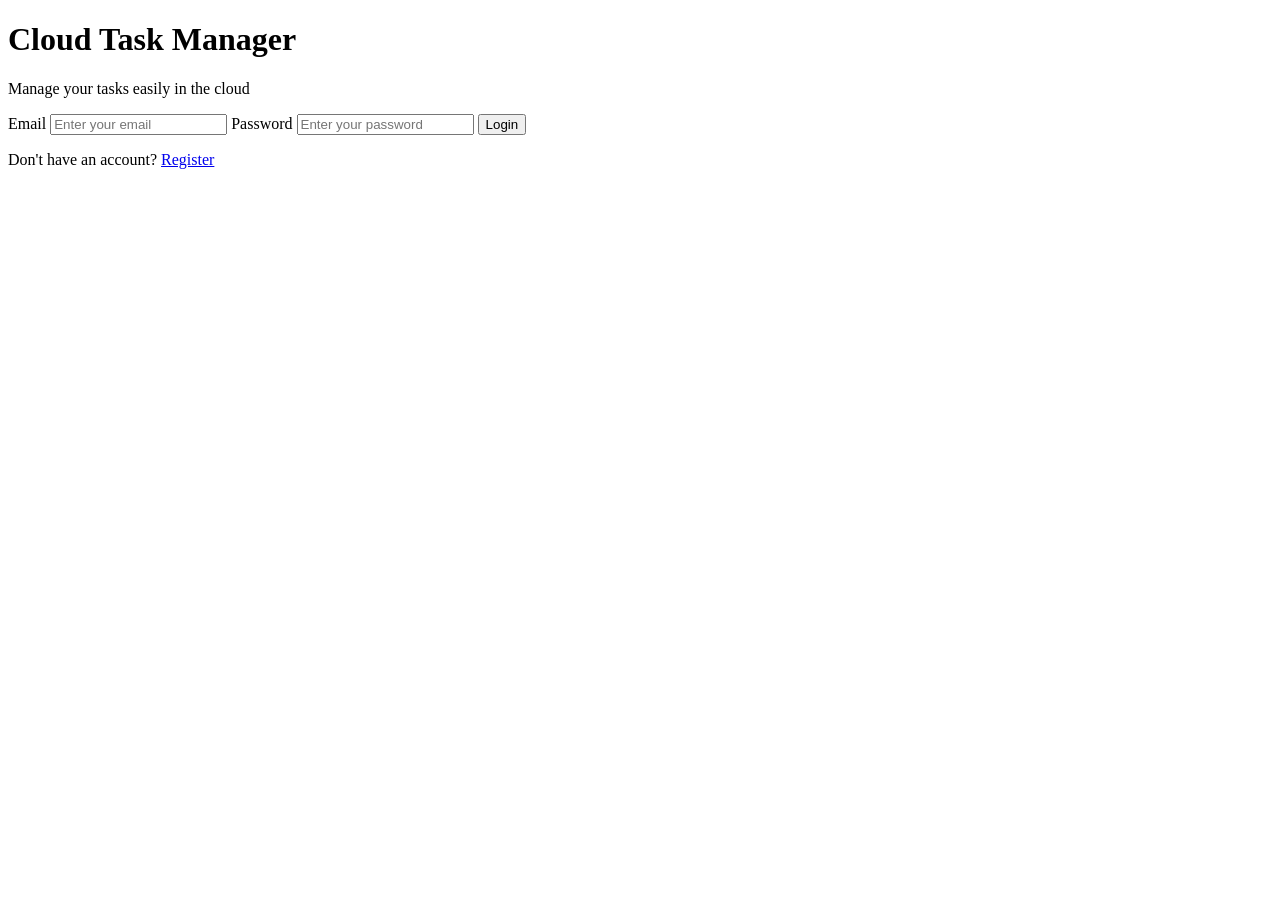
==== Frontend/index.html @ b91b8512 "index.html" ====
<!DOCTYPE html>
<html lang="en">
<head>
  <meta charset="UTF-8" />
  <meta name="viewport" content="width=device-width, initial-scale=1.0" />
  <title>Cloud Task Manager</title>
  <link rel="stylesheet" href="style.css" />
</head>

<body>
  <div class="login-container">
    <div class="login-card">
      <h1>Cloud Task Manager</h1>
      <p>Manage your tasks easily in the cloud</p>

      <form>
        <label>Email</label>
        <input type="email" placeholder="Enter your email" required />

        <label>Password</label>
        <input type="password" placeholder="Enter your password" required />

        <button type="submit">Login</button>
      </form>

      <p class="register-text">
        Don't have an account?
        <a href="register.html">Register</a>
      </p>
    </div>
  </div>

  <script src="script.js"></script>
</body>
</html>
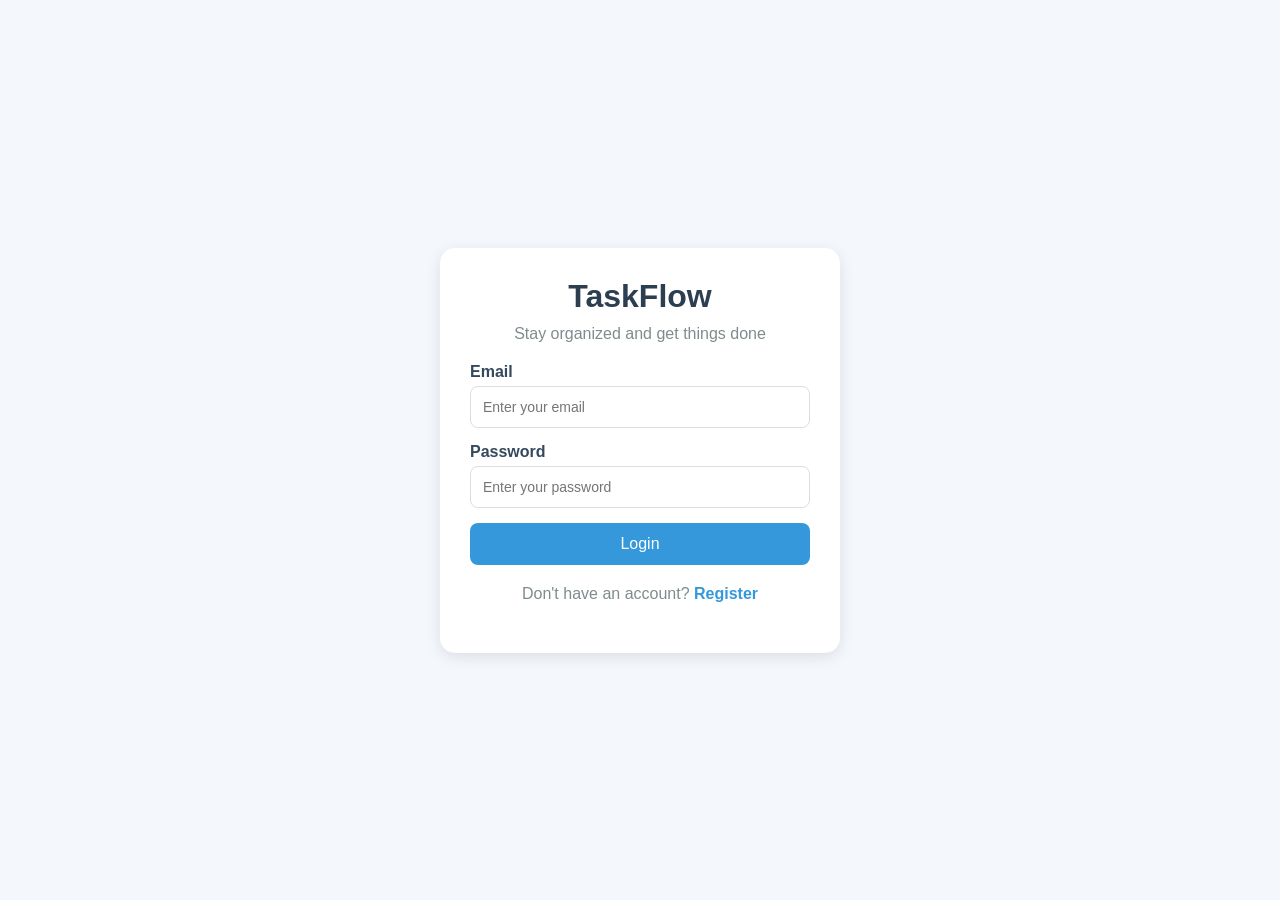
==== commit c23be973: "new page - register" ====
--- a/Frontend/index.html
+++ b/Frontend/index.html
@@ -3,15 +3,15 @@
 <head>
   <meta charset="UTF-8" />
   <meta name="viewport" content="width=device-width, initial-scale=1.0" />
-  <title>Cloud Task Manager</title>
+  <title>TaskFlow</title>
   <link rel="stylesheet" href="style.css" />
 </head>
 
 <body>
   <div class="login-container">
     <div class="login-card">
-      <h1>Cloud Task Manager</h1>
-      <p>Manage your tasks easily in the cloud</p>
+      <h1>TaskFlow</h1>
+      <p>Stay organized and get things done</p>
 
       <form>
         <label>Email</label>
--- a/Frontend/style.css
+++ b/Frontend/style.css
@@ -0,0 +1,93 @@
+* {
+    margin: 0;
+    padding: 0;
+    box-sizing: border-box;
+}
+
+body {
+    font-family: Arial, sans-serif;
+    background: #f4f7fc;
+    height: 100vh;
+    display: flex;
+    justify-content: center;
+    align-items: center;
+}
+
+.login-container {
+    width: 100%;
+    display: flex;
+    justify-content: center;
+    align-items: center;
+}
+
+.login-card {
+    background: white;
+    width: 400px;
+    padding: 30px;
+    border-radius: 15px;
+    box-shadow: 0 4px 15px rgba(0, 0, 0, 0.1);
+}
+
+.login-card h1 {
+    text-align: center;
+    color: #2c3e50;
+    margin-bottom: 10px;
+}
+
+.login-card p {
+    text-align: center;
+    color: #7f8c8d;
+    margin-bottom: 20px;
+}
+
+label {
+    display: block;
+    margin-bottom: 5px;
+    font-weight: bold;
+    color: #34495e;
+}
+
+input {
+    width: 100%;
+    padding: 12px;
+    margin-bottom: 15px;
+    border: 1px solid #dcdde1;
+    border-radius: 8px;
+    font-size: 14px;
+}
+
+input:focus {
+    outline: none;
+    border-color: #3498db;
+}
+
+button {
+    width: 100%;
+    padding: 12px;
+    border: none;
+    border-radius: 8px;
+    background: #3498db;
+    color: white;
+    font-size: 16px;
+    cursor: pointer;
+    transition: 0.3s;
+}
+
+button:hover {
+    background: #2980b9;
+}
+
+.register-text {
+    margin-top: 20px;
+    text-align: center;
+}
+
+.register-text a {
+    color: #3498db;
+    text-decoration: none;
+    font-weight: bold;
+}
+
+.register-text a:hover {
+    text-decoration: underline;
+}
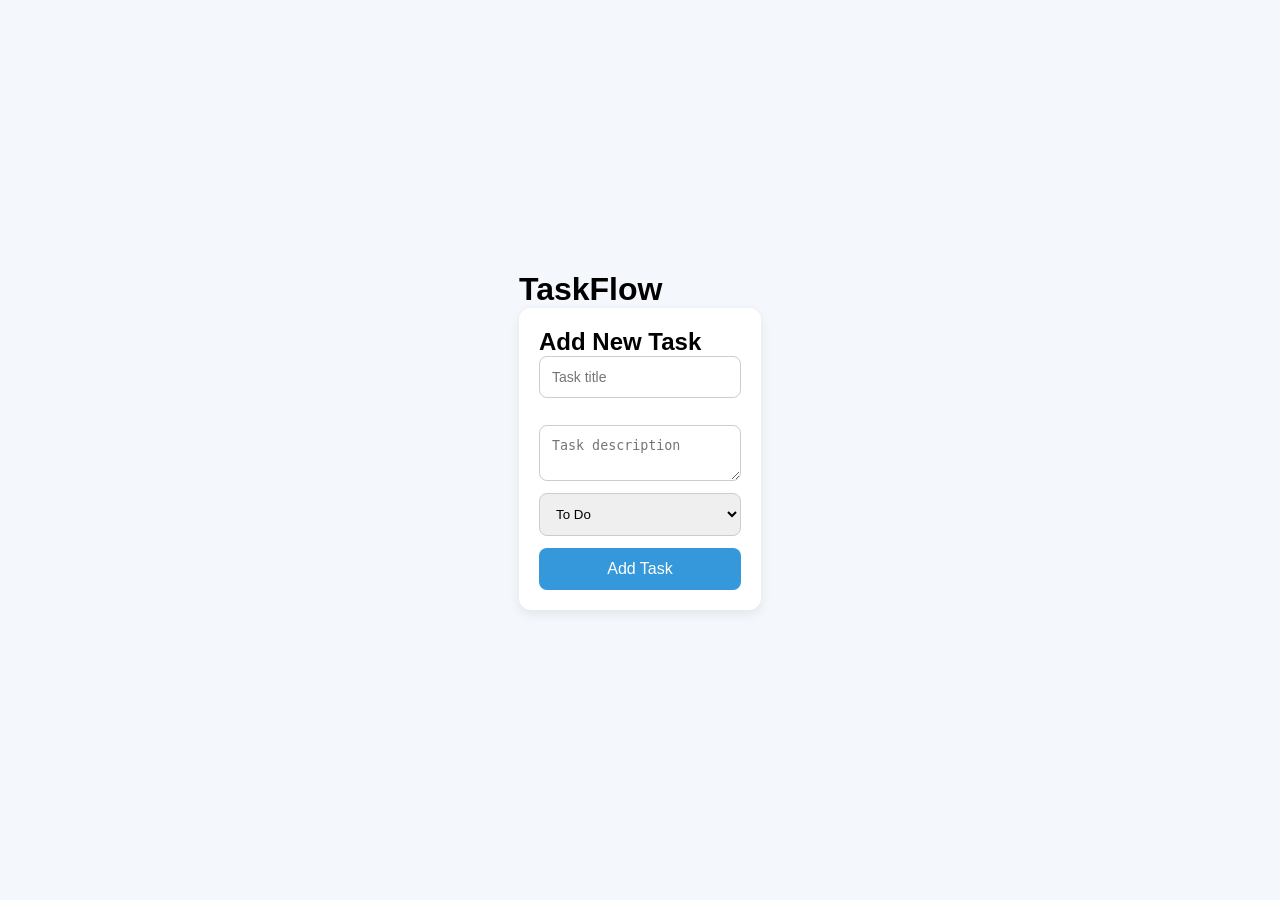
==== commit 76304065: "change name" ====
--- a/Frontend/index.html
+++ b/Frontend/index.html
@@ -1,35 +1,49 @@
 <!DOCTYPE html>
 <html lang="en">
 <head>
-  <meta charset="UTF-8" />
-  <meta name="viewport" content="width=device-width, initial-scale=1.0" />
-  <title>TaskFlow</title>
-  <link rel="stylesheet" href="style.css" />
+    <meta charset="UTF-8">
+    <meta name="viewport" content="width=device-width, initial-scale=1.0">
+    <title>TaskFlow - Dashboard</title>
+    <link rel="stylesheet" href="style.css">
 </head>
 
 <body>
-  <div class="login-container">
-    <div class="login-card">
-      <h1>TaskFlow</h1>
-      <p>Stay organized and get things done</p>
 
-      <form>
-        <label>Email</label>
-        <input type="email" placeholder="Enter your email" required />
+    <div class="index-container">
 
-        <label>Password</label>
-        <input type="password" placeholder="Enter your password" required />
+        <header class="index-header">
+            <h1>TaskFlow</h1>
+        </header>
 
-        <button type="submit">Login</button>
-      </form>
+        <section class="task-form-card">
+            <h2>Add New Task</h2>
 
-      <p class="register-text">
-        Don't have an account?
-        <a href="register.html">Register</a>
-      </p>
+            <form>
+                <input type="text" placeholder="Task title" required>
+
+                <textarea placeholder="Task description"></textarea>
+
+                <select>
+                    <option>To Do</option>
+                    <option>In Progress</option>
+                    <option>Done</option>
+                </select>
+
+                <button type="submit">Add Task</button>
+            </form>
+        </section>
+
+        <section class="tasks-section">
+            <h2>My Tasks</h2>
+
+            <div id="task-list">
+            </div>
+
+        </section>
+
     </div>
-  </div>
 
-  <script src="script.js"></script>
+    <script src="script.js"></script>
+
 </body>
 </html>
--- a/Frontend/style.css
+++ b/Frontend/style.css
@@ -90,4 +90,78 @@
 
 .register-text a:hover {
     text-decoration: underline;
+}
+.dashboard-container {
+    width: 80%;
+    max-width: 900px;
+    margin: 60px auto;
+}
+
+.dashboard-header {
+    display: flex;
+    justify-content: space-between;
+    align-items: center;
+    margin-bottom: 25px;
+}
+
+.logout-btn {
+    text-decoration: none;
+    background-color: #e74c3c;
+    color: white;
+    padding: 10px 18px;
+    border-radius: 8px;
+}
+
+.task-form-card,
+.task-card {
+    background-color: white;
+    padding: 20px;
+    border-radius: 12px;
+    margin-bottom: 20px;
+    box-shadow: 0 4px 12px rgba(0,0,0,0.08);
+}
+
+.task-form-card form {
+    display: flex;
+    flex-direction: column;
+    gap: 12px;
+}
+
+.task-form-card input,
+.task-form-card textarea,
+.task-form-card select {
+    padding: 12px;
+    border: 1px solid #ccc;
+    border-radius: 8px;
+}
+
+.tasks-section h2 {
+    margin-bottom: 15px;
+}
+
+.task-actions {
+    display: flex;
+    gap: 10px;
+    margin-top: 15px;
+}
+
+.status {
+    display: inline-block;
+    margin-top: 10px;
+    padding: 6px 12px;
+    border-radius: 20px;
+    color: white;
+    font-size: 14px;
+}
+
+.todo {
+    background-color: #f39c12;
+}
+
+.progress {
+    background-color: #3498db;
+}
+
+.done {
+    background-color: #2ecc71;
 }
